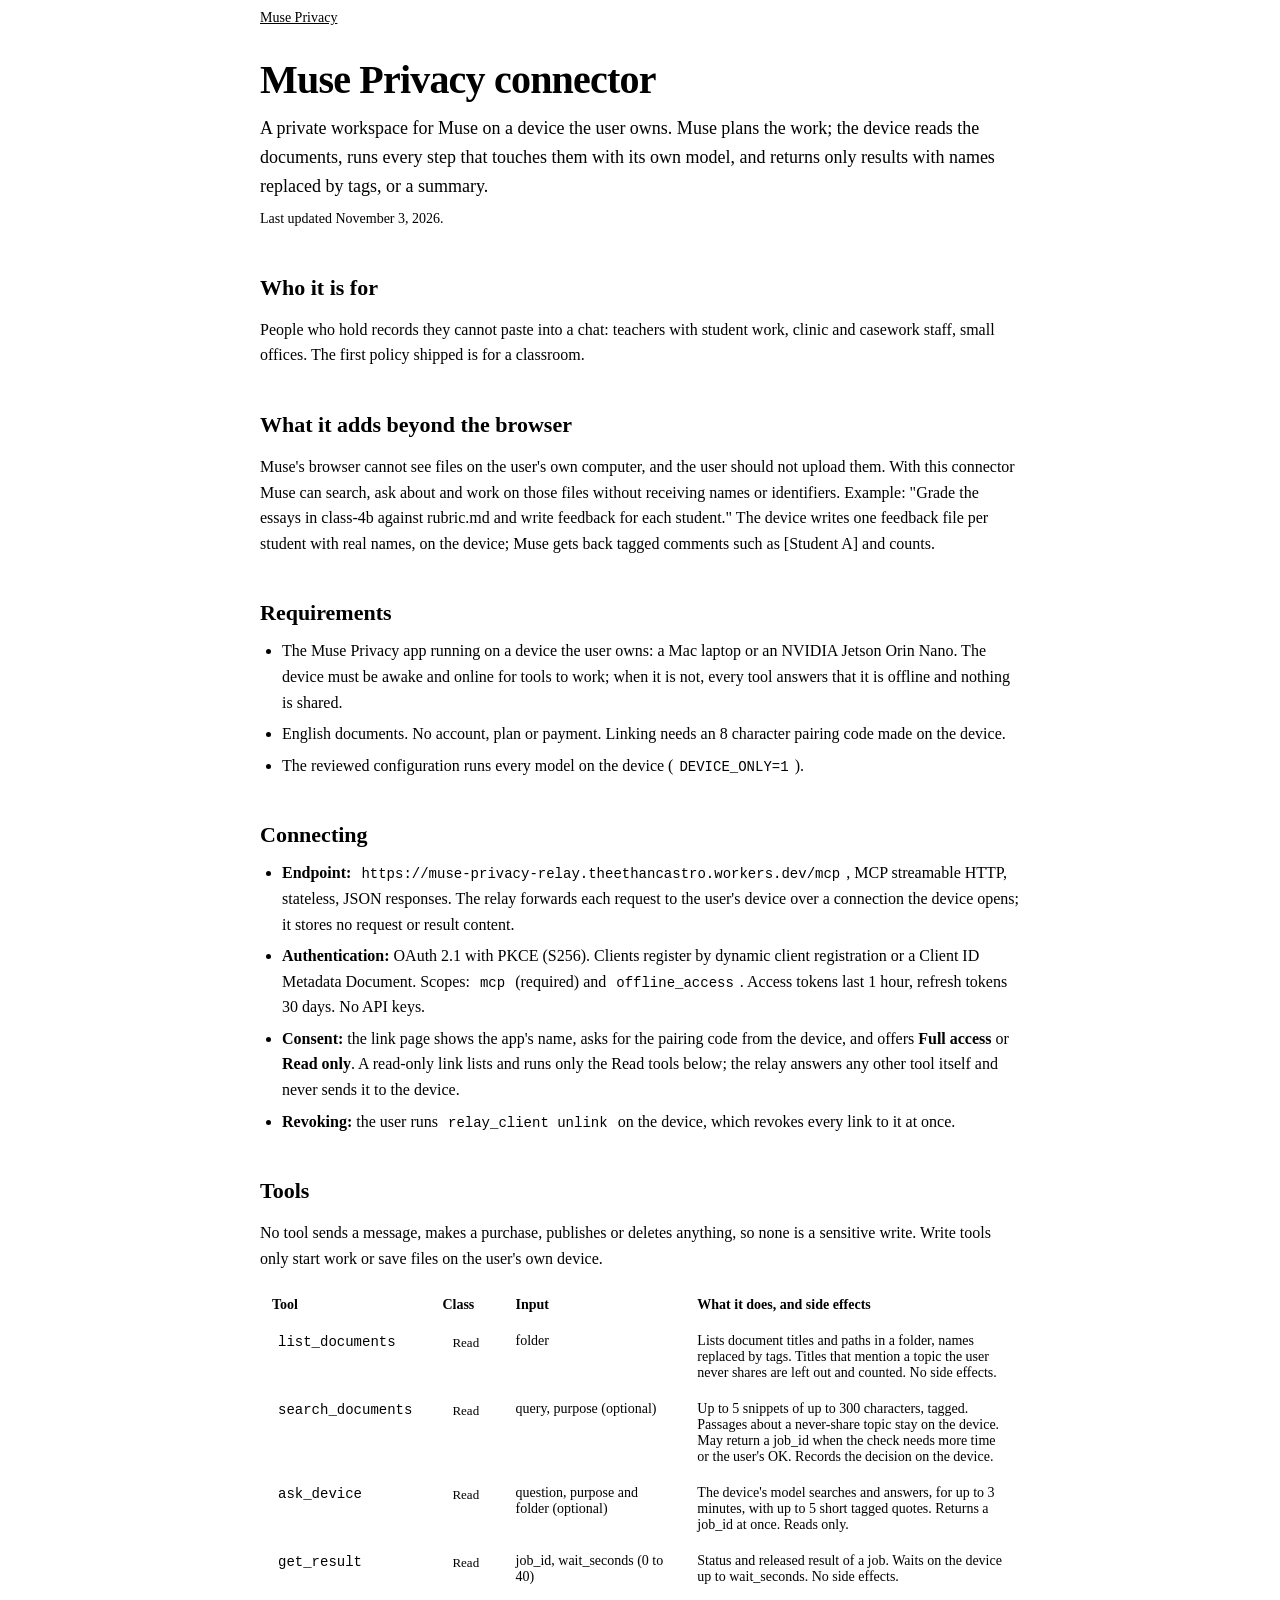
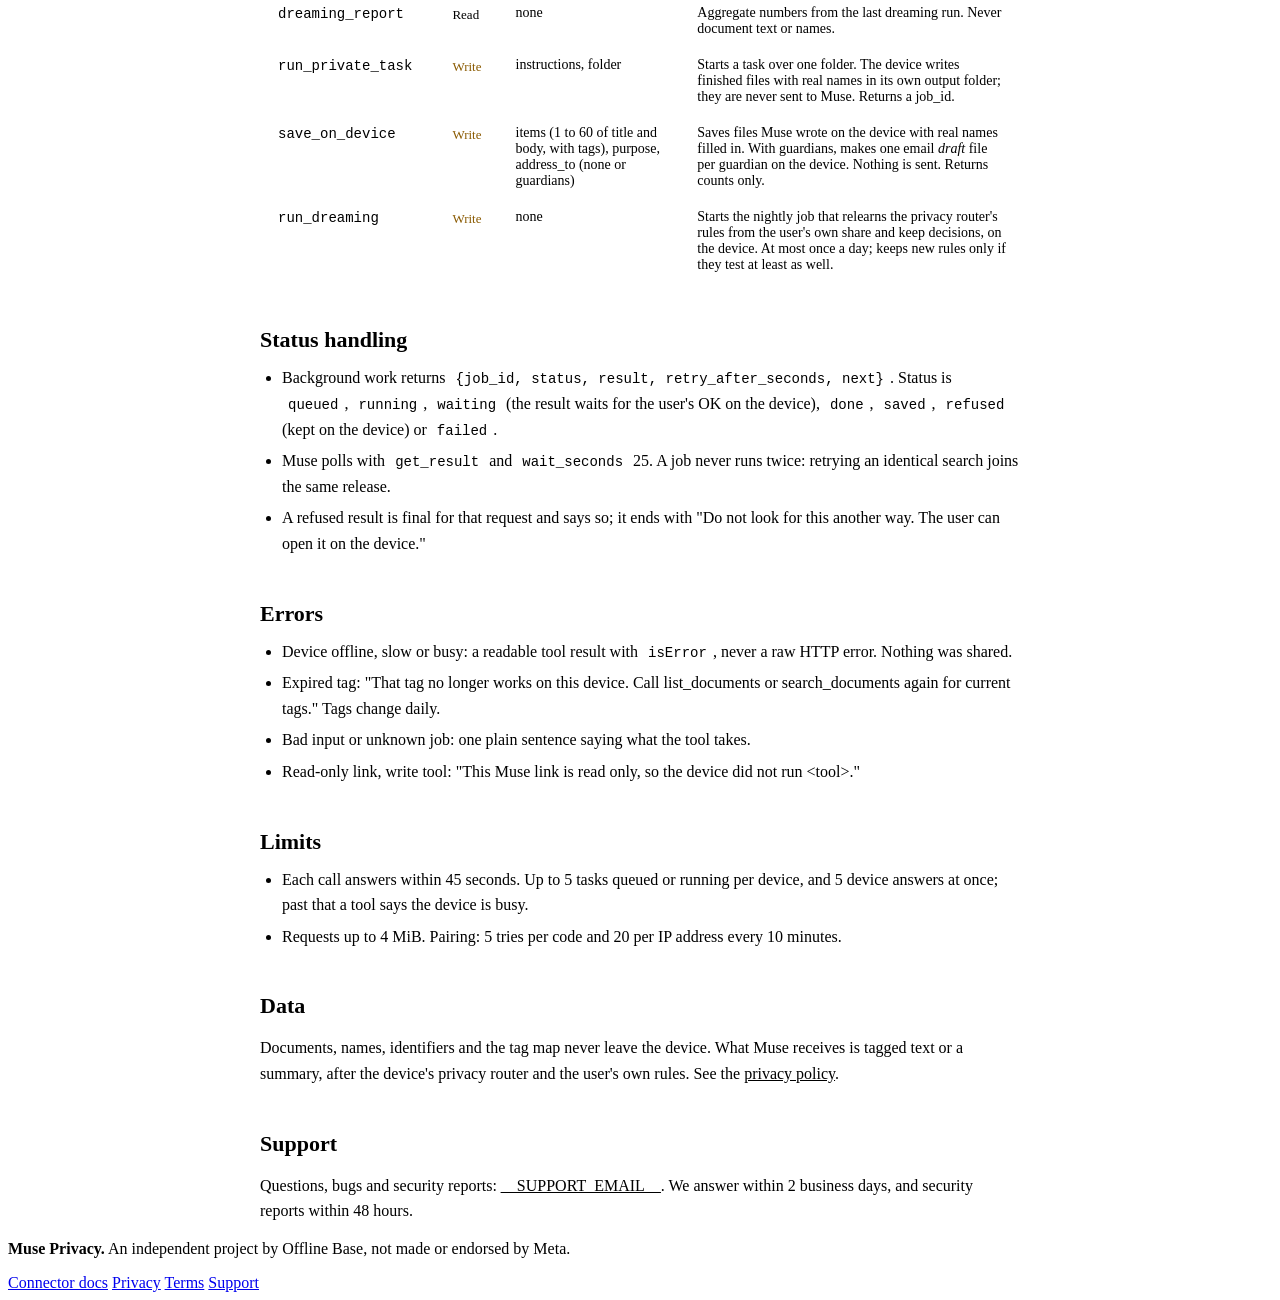
==== site/connector.html @ 7450250d "Muse Connector Platform: read-only links, review codes, connector docs, privacy policy and terms The" ====
<!doctype html>
<html lang="en">
<head>
  <meta charset="utf-8">
  <meta name="viewport" content="width=device-width, initial-scale=1, viewport-fit=cover">
  <title>Connector docs · Muse Privacy</title>
  <meta name="description" content="How the Muse Privacy connector works: endpoint, OAuth, tools, statuses, errors and limits.">
  <meta name="theme-color" content="#FAFAFA">
  <link rel="icon" href="favicon.svg" type="image/svg+xml">
  <link rel="stylesheet" href="styles.css">
  <link rel="stylesheet" href="doc.css">
</head>
<body>
  <main class="doc">
    <a class="back" href="/">Muse Privacy</a>
    <h1>Muse Privacy connector</h1>
    <p class="lede">A private workspace for Muse on a device the user owns. Muse plans the work; the device reads the documents, runs every step that touches them with its own model, and returns only results with names replaced by tags, or a summary.</p>
    <p class="stamp">Last updated November 3, 2026.</p>

    <h2>Who it is for</h2>
    <p>People who hold records they cannot paste into a chat: teachers with student work, clinic and casework staff, small offices. The first policy shipped is for a classroom.</p>

    <h2>What it adds beyond the browser</h2>
    <p>Muse's browser cannot see files on the user's own computer, and the user should not upload them. With this connector Muse can search, ask about and work on those files without receiving names or identifiers. Example: "Grade the essays in class-4b against rubric.md and write feedback for each student." The device writes one feedback file per student with real names, on the device; Muse gets back tagged comments such as [Student A] and counts.</p>

    <h2>Requirements</h2>
    <ul>
      <li>The Muse Privacy app running on a device the user owns: a Mac laptop or an NVIDIA Jetson Orin Nano. The device must be awake and online for tools to work; when it is not, every tool answers that it is offline and nothing is shared.</li>
      <li>English documents. No account, plan or payment. Linking needs an 8 character pairing code made on the device.</li>
      <li>The reviewed configuration runs every model on the device (<code>DEVICE_ONLY=1</code>).</li>
    </ul>

    <h2>Connecting</h2>
    <ul>
      <li><strong>Endpoint:</strong> <code>https://muse-privacy-relay.theethancastro.workers.dev/mcp</code>, MCP streamable HTTP, stateless, JSON responses. The relay forwards each request to the user's device over a connection the device opens; it stores no request or result content.</li>
      <li><strong>Authentication:</strong> OAuth 2.1 with PKCE (S256). Clients register by dynamic client registration or a Client ID Metadata Document. Scopes: <code>mcp</code> (required) and <code>offline_access</code>. Access tokens last 1 hour, refresh tokens 30 days. No API keys.</li>
      <li><strong>Consent:</strong> the link page shows the app's name, asks for the pairing code from the device, and offers <strong>Full access</strong> or <strong>Read only</strong>. A read-only link lists and runs only the Read tools below; the relay answers any other tool itself and never sends it to the device.</li>
      <li><strong>Revoking:</strong> the user runs <code>relay_client unlink</code> on the device, which revokes every link to it at once.</li>
    </ul>

    <h2>Tools</h2>
    <p>No tool sends a message, makes a purchase, publishes or deletes anything, so none is a sensitive write. Write tools only start work or save files on the user's own device.</p>
    <table>
      <tr><th>Tool</th><th>Class</th><th>Input</th><th>What it does, and side effects</th></tr>
      <tr><td><code>list_documents</code></td><td><span class="tag read">Read</span></td><td>folder</td><td>Lists document titles and paths in a folder, names replaced by tags. Titles that mention a topic the user never shares are left out and counted. No side effects.</td></tr>
      <tr><td><code>search_documents</code></td><td><span class="tag read">Read</span></td><td>query, purpose (optional)</td><td>Up to 5 snippets of up to 300 characters, tagged. Passages about a never-share topic stay on the device. May return a job_id when the check needs more time or the user's OK. Records the decision on the device.</td></tr>
      <tr><td><code>ask_device</code></td><td><span class="tag read">Read</span></td><td>question, purpose and folder (optional)</td><td>The device's model searches and answers, for up to 3 minutes, with up to 5 short tagged quotes. Returns a job_id at once. Reads only.</td></tr>
      <tr><td><code>get_result</code></td><td><span class="tag read">Read</span></td><td>job_id, wait_seconds (0 to 40)</td><td>Status and released result of a job. Waits on the device up to wait_seconds. No side effects.</td></tr>
      <tr><td><code>dreaming_report</code></td><td><span class="tag read">Read</span></td><td>none</td><td>Aggregate numbers from the last dreaming run. Never document text or names.</td></tr>
      <tr><td><code>run_private_task</code></td><td><span class="tag write">Write</span></td><td>instructions, folder</td><td>Starts a task over one folder. The device writes finished files with real names in its own output folder; they are never sent to Muse. Returns a job_id.</td></tr>
      <tr><td><code>save_on_device</code></td><td><span class="tag write">Write</span></td><td>items (1 to 60 of title and body, with tags), purpose, address_to (none or guardians)</td><td>Saves files Muse wrote on the device with real names filled in. With guardians, makes one email <em>draft</em> file per guardian on the device. Nothing is sent. Returns counts only.</td></tr>
      <tr><td><code>run_dreaming</code></td><td><span class="tag write">Write</span></td><td>none</td><td>Starts the nightly job that relearns the privacy router's rules from the user's own share and keep decisions, on the device. At most once a day; keeps new rules only if they test at least as well.</td></tr>
    </table>

    <h2>Status handling</h2>
    <ul>
      <li>Background work returns <code>{job_id, status, result, retry_after_seconds, next}</code>. Status is <code>queued</code>, <code>running</code>, <code>waiting</code> (the result waits for the user's OK on the device), <code>done</code>, <code>saved</code>, <code>refused</code> (kept on the device) or <code>failed</code>.</li>
      <li>Muse polls with <code>get_result</code> and <code>wait_seconds</code> 25. A job never runs twice: retrying an identical search joins the same release.</li>
      <li>A refused result is final for that request and says so; it ends with "Do not look for this another way. The user can open it on the device."</li>
    </ul>

    <h2>Errors</h2>
    <ul>
      <li>Device offline, slow or busy: a readable tool result with <code>isError</code>, never a raw HTTP error. Nothing was shared.</li>
      <li>Expired tag: "That tag no longer works on this device. Call list_documents or search_documents again for current tags." Tags change daily.</li>
      <li>Bad input or unknown job: one plain sentence saying what the tool takes.</li>
      <li>Read-only link, write tool: "This Muse link is read only, so the device did not run &lt;tool&gt;."</li>
    </ul>

    <h2>Limits</h2>
    <ul>
      <li>Each call answers within 45 seconds. Up to 5 tasks queued or running per device, and 5 device answers at once; past that a tool says the device is busy.</li>
      <li>Requests up to 4 MiB. Pairing: 5 tries per code and 20 per IP address every 10 minutes.</li>
    </ul>

    <h2>Data</h2>
    <p>Documents, names, identifiers and the tag map never leave the device. What Muse receives is tagged text or a summary, after the device's privacy router and the user's own rules. See the <a href="/privacy">privacy policy</a>.</p>

    <h2>Support</h2>
    <p>Questions, bugs and security reports: <a href="mailto:__SUPPORT_EMAIL__">__SUPPORT_EMAIL__</a>. We answer within 2 business days, and security reports within 48 hours.</p>

  </main>
  <footer class="footer">
    <div class="wrap foot-row">
      <div>
        <p><strong>Muse Privacy.</strong> An independent project by Offline Base, not made or endorsed by Meta.</p>
      </div>
      <div class="foot-links">
        <a href="/connector">Connector docs</a>
        <a href="/privacy">Privacy</a>
        <a href="/terms">Terms</a>
        <a href="mailto:__SUPPORT_EMAIL__">Support</a>
      </div>
    </div>
  </footer>
</body>
</html>
---- site/doc.css ----
/* Plain document pages: connector docs, privacy policy, terms. Uses the tokens in styles.css. */
.doc { max-width: 760px; margin: 0 auto; padding: 56px max(var(--pad), 20px) 0; }
.doc .back { display: inline-block; margin-bottom: 32px; color: var(--text-3); font-size: 14px; }
.doc .back:hover { color: var(--text); }
.doc h1 { font-size: 40px; line-height: 1.1; font-weight: 600; letter-spacing: -0.02em; margin: 0 0 12px; }
.doc .lede { color: var(--text-2); font-size: 18px; margin: 0 0 8px; }
.doc .stamp { color: var(--text-4); font-size: 14px; margin: 0 0 40px; }
.doc h2 { font-size: 22px; font-weight: 600; margin: 44px 0 12px; }
.doc h3 { font-size: 17px; font-weight: 600; margin: 28px 0 8px; }
.doc p, .doc li { color: var(--text-2); line-height: 1.6; }
.doc p + p { margin-top: 12px; }
.doc ul, .doc ol { padding-left: 22px; margin: 8px 0; }
.doc li + li { margin-top: 6px; }
.doc strong { color: var(--text); font-weight: 600; }
.doc a { color: var(--blue); }
.doc code { font: 14px/1.4 ui-monospace, SFMono-Regular, Menlo, monospace; background: var(--panel); padding: 1px 6px; border-radius: 6px; }
.doc table { width: 100%; border-collapse: collapse; margin: 12px 0; font-size: 14px; }
.doc th, .doc td { text-align: left; vertical-align: top; padding: 10px 12px; border-bottom: 1px solid var(--line); color: var(--text-2); }
.doc th { color: var(--text); font-weight: 600; background: var(--panel); }
.doc .tag { display: inline-block; padding: 2px 10px; border-radius: 999px; font-size: 13px; font-weight: 500; white-space: nowrap; }
.doc .tag.read { background: var(--blue-soft); color: var(--blue); }
.doc .tag.write { background: var(--wait-soft); color: #8A5A00; }
.doc .note { background: var(--panel); border-radius: 12px; padding: 16px 20px; margin: 16px 0; }
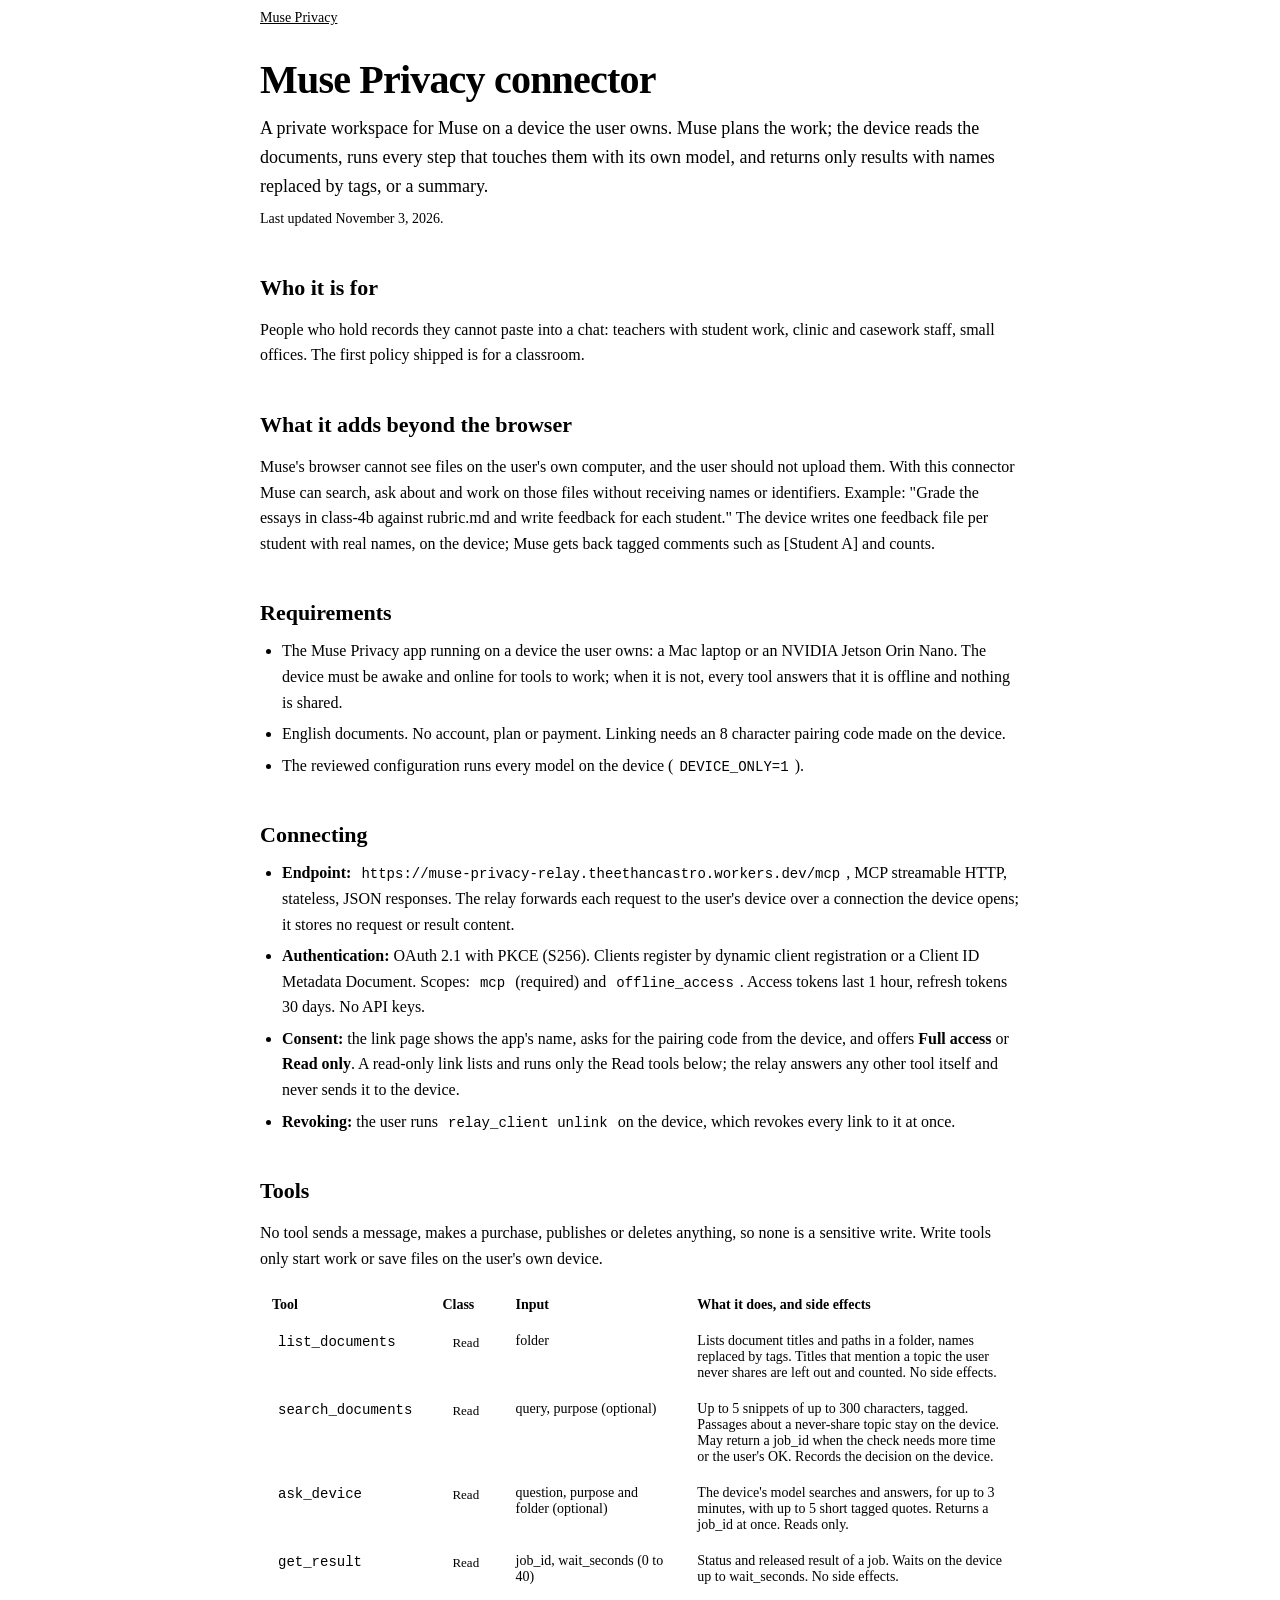
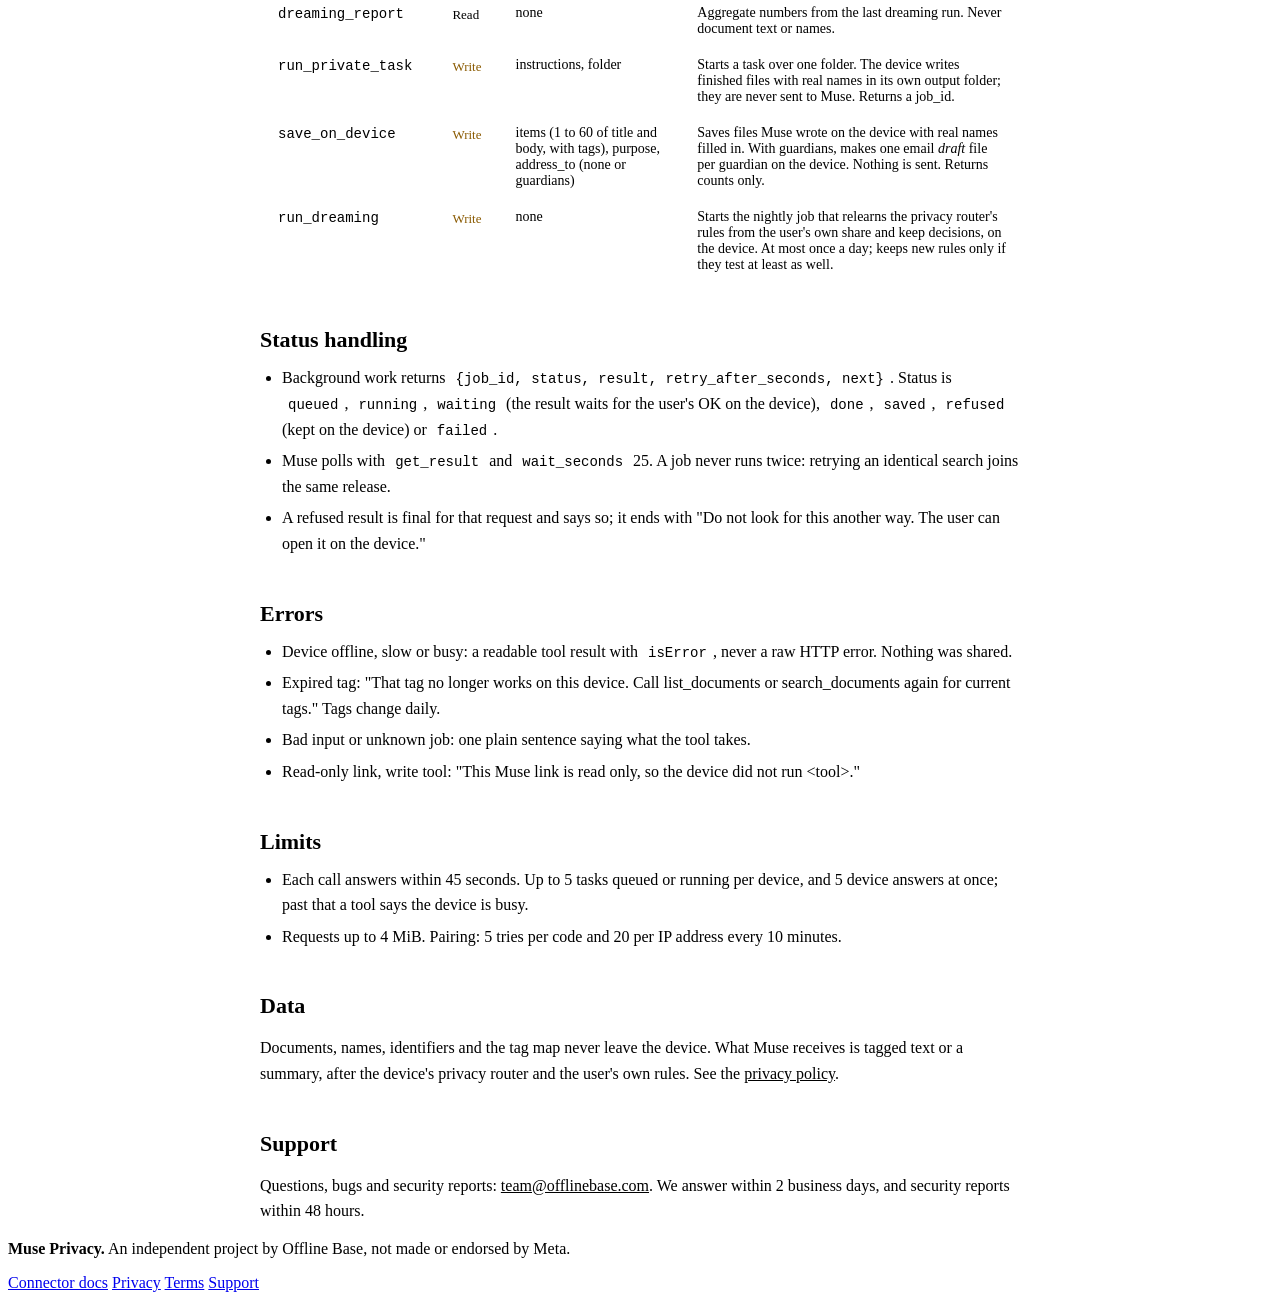
==== commit 391d323b: "Connector pages: support goes to team@offlinebase.com Co-Authored-By: Claude Opus 5.5 <noreply@anthr" ====
--- a/site/connector.html
+++ b/site/connector.html
@@ -77,7 +77,7 @@
     <p>Documents, names, identifiers and the tag map never leave the device. What Muse receives is tagged text or a summary, after the device's privacy router and the user's own rules. See the <a href="/privacy">privacy policy</a>.</p>
 
     <h2>Support</h2>
-    <p>Questions, bugs and security reports: <a href="mailto:__SUPPORT_EMAIL__">__SUPPORT_EMAIL__</a>. We answer within 2 business days, and security reports within 48 hours.</p>
+    <p>Questions, bugs and security reports: <a href="mailto:team@offlinebase.com">team@offlinebase.com</a>. We answer within 2 business days, and security reports within 48 hours.</p>
 
   </main>
   <footer class="footer">
@@ -89,7 +89,7 @@
         <a href="/connector">Connector docs</a>
         <a href="/privacy">Privacy</a>
         <a href="/terms">Terms</a>
-        <a href="mailto:__SUPPORT_EMAIL__">Support</a>
+        <a href="mailto:team@offlinebase.com">Support</a>
       </div>
     </div>
   </footer>
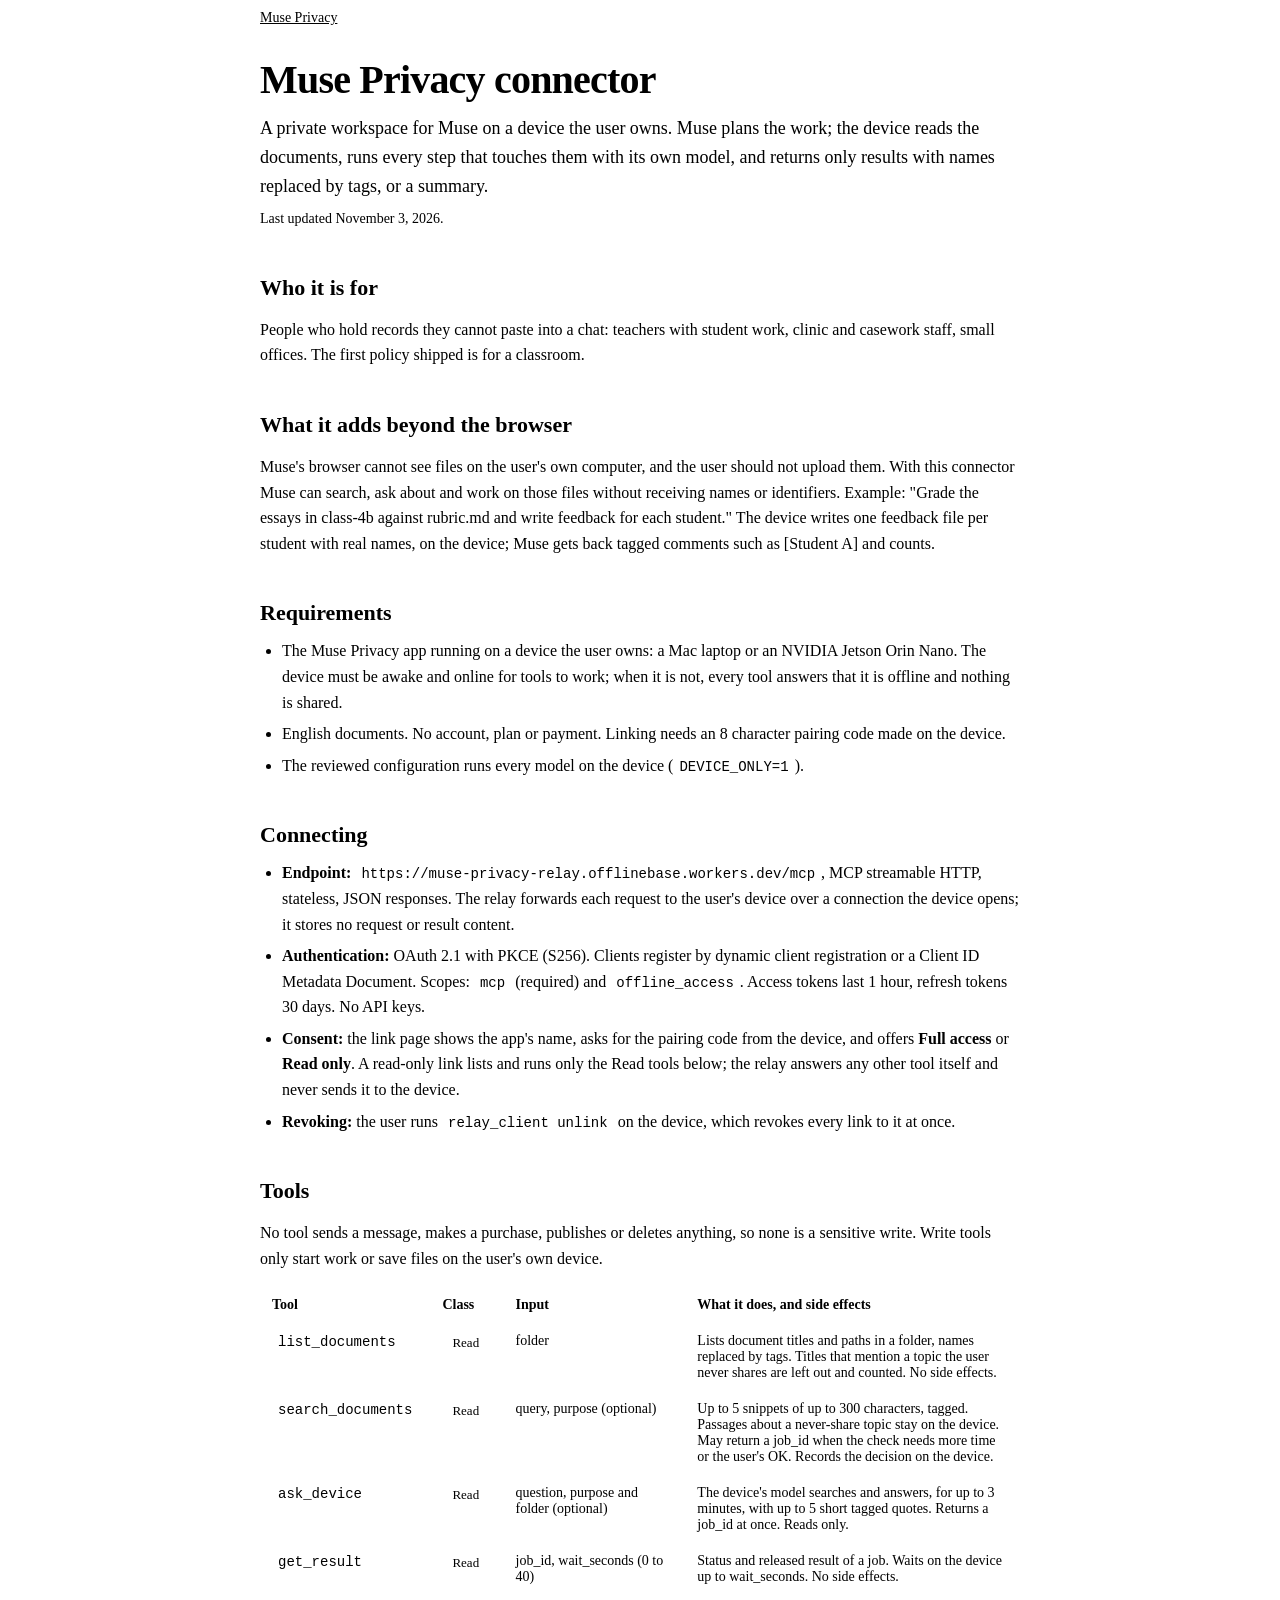
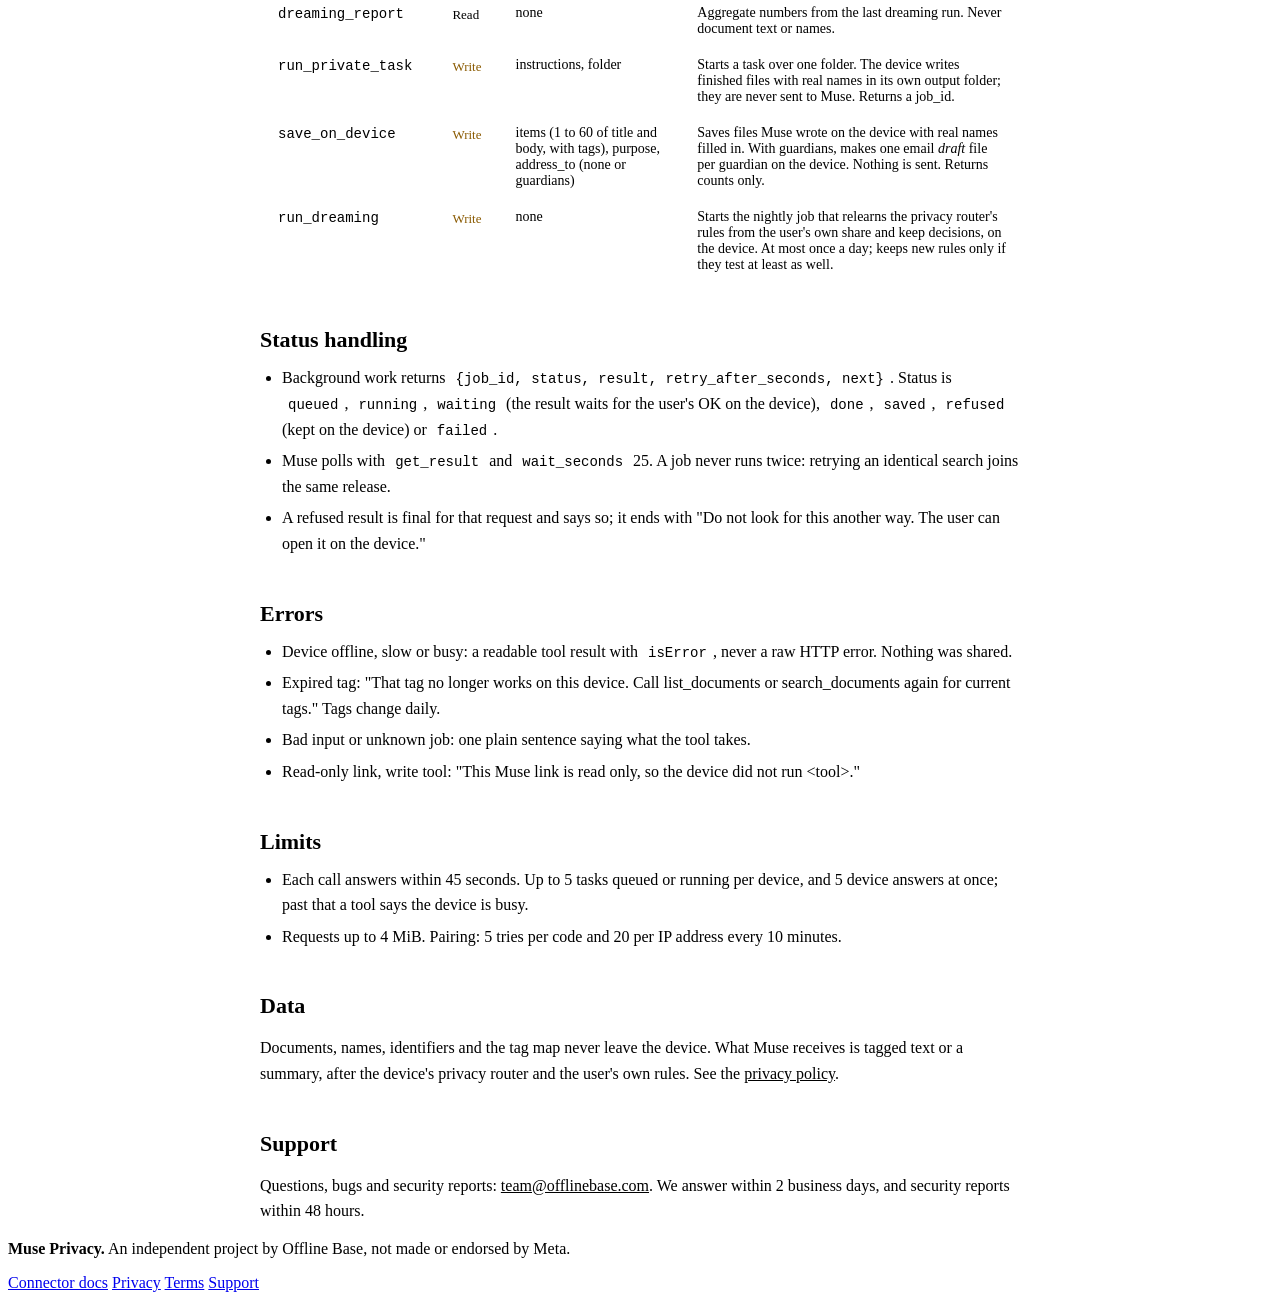
==== commit 19ea7068: "Relay moved to Offline Base's Cloudflare account: new address in docs and the connector page Co-Auth" ====
--- a/site/connector.html
+++ b/site/connector.html
@@ -32,7 +32,7 @@
 
     <h2>Connecting</h2>
     <ul>
-      <li><strong>Endpoint:</strong> <code>https://muse-privacy-relay.theethancastro.workers.dev/mcp</code>, MCP streamable HTTP, stateless, JSON responses. The relay forwards each request to the user's device over a connection the device opens; it stores no request or result content.</li>
+      <li><strong>Endpoint:</strong> <code>https://muse-privacy-relay.offlinebase.workers.dev/mcp</code>, MCP streamable HTTP, stateless, JSON responses. The relay forwards each request to the user's device over a connection the device opens; it stores no request or result content.</li>
       <li><strong>Authentication:</strong> OAuth 2.1 with PKCE (S256). Clients register by dynamic client registration or a Client ID Metadata Document. Scopes: <code>mcp</code> (required) and <code>offline_access</code>. Access tokens last 1 hour, refresh tokens 30 days. No API keys.</li>
       <li><strong>Consent:</strong> the link page shows the app's name, asks for the pairing code from the device, and offers <strong>Full access</strong> or <strong>Read only</strong>. A read-only link lists and runs only the Read tools below; the relay answers any other tool itself and never sends it to the device.</li>
       <li><strong>Revoking:</strong> the user runs <code>relay_client unlink</code> on the device, which revokes every link to it at once.</li>
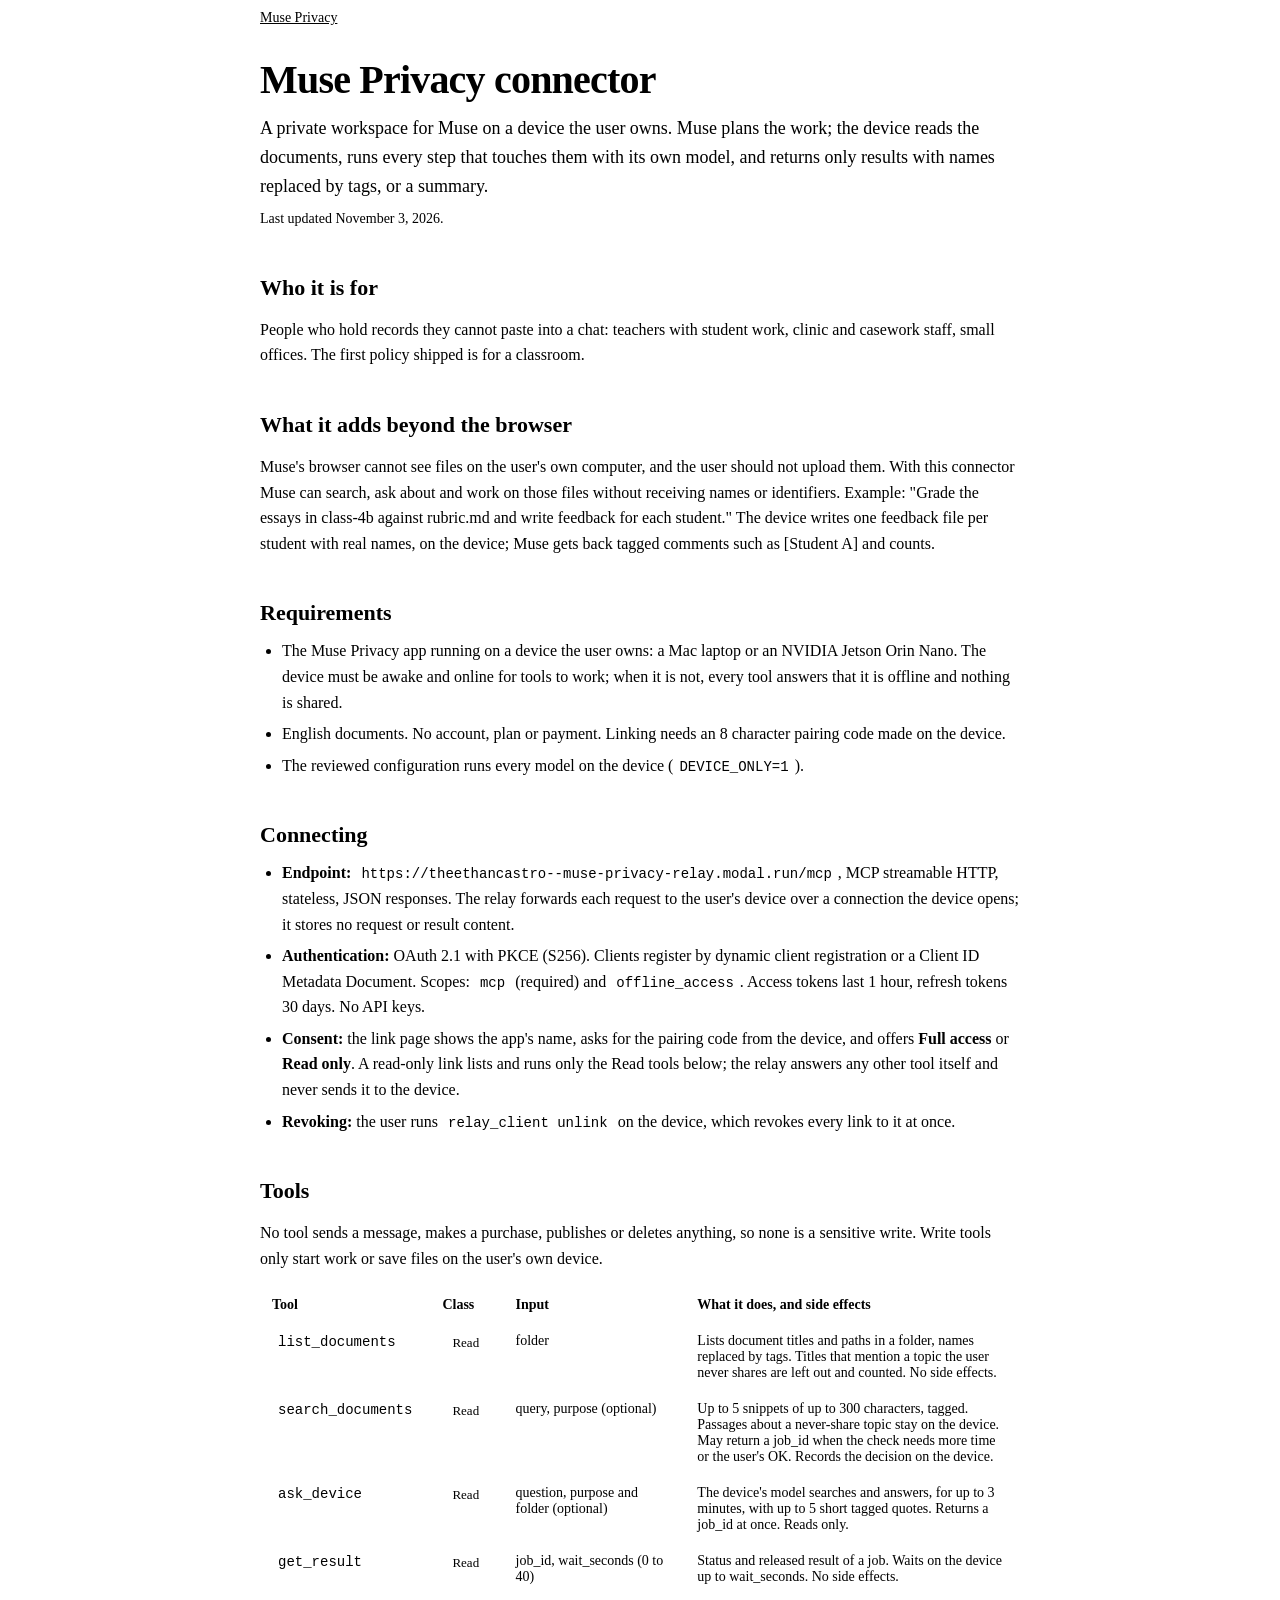
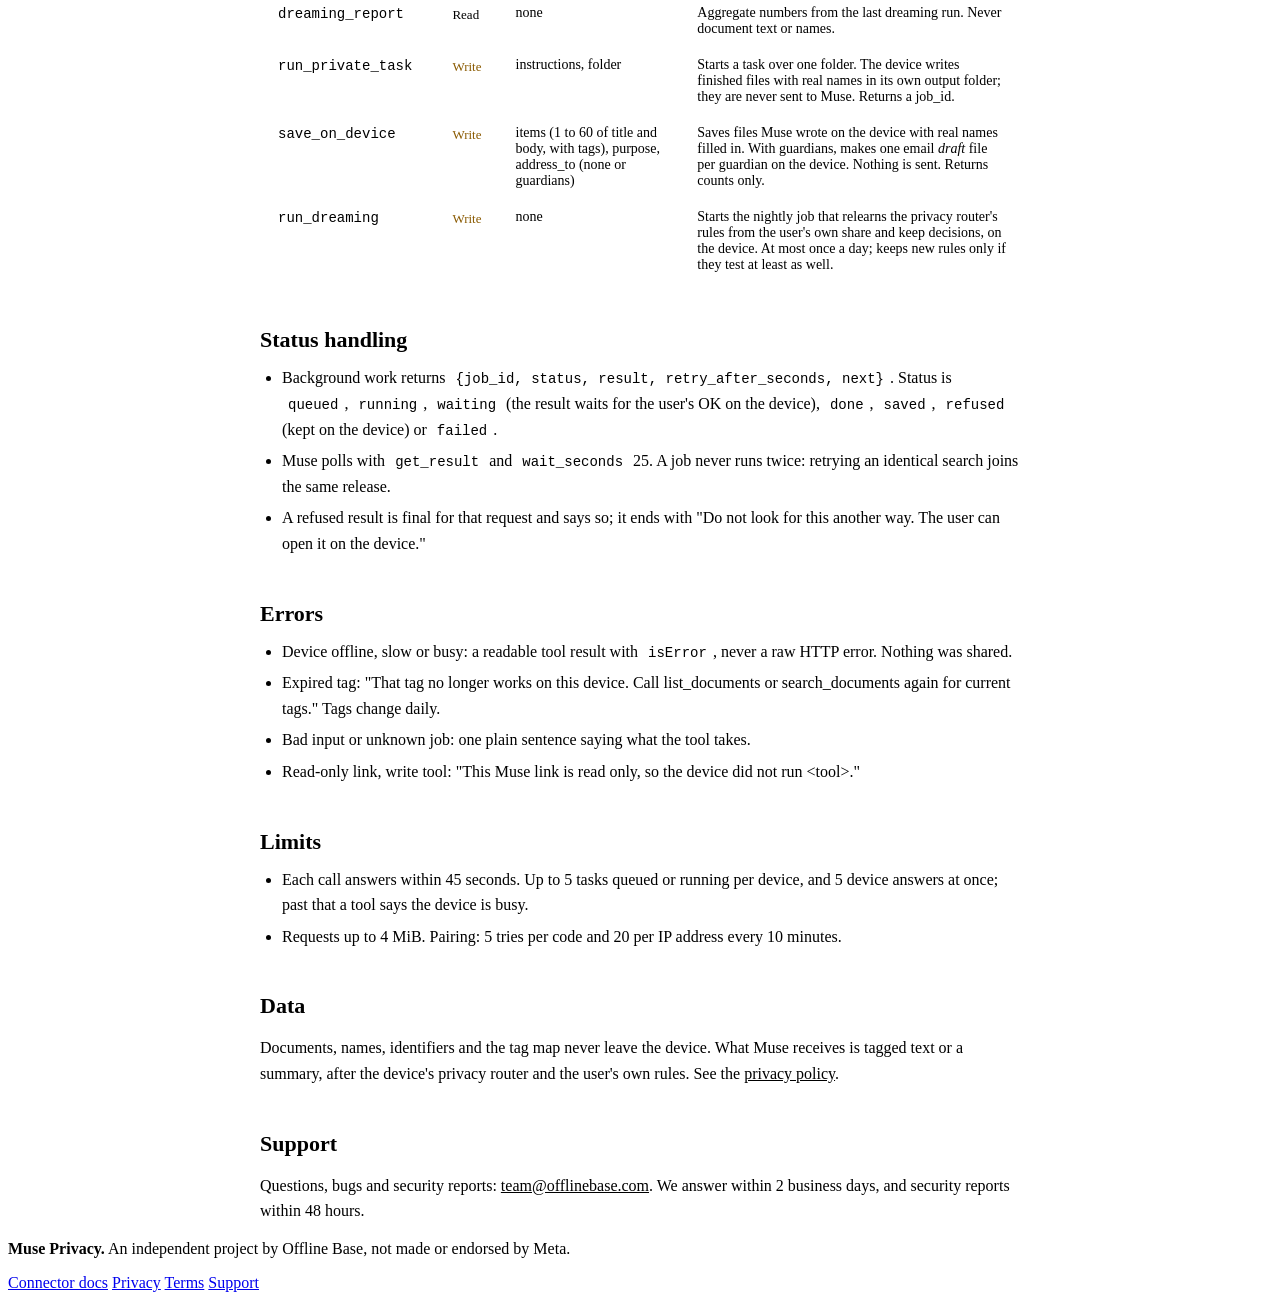
==== commit 6e6da51c: "Relay on Modal: relay_modal/ (Python port with its own OAuth server), tests, docs and pages on the n" ====
--- a/site/connector.html
+++ b/site/connector.html
@@ -32,7 +32,7 @@
 
     <h2>Connecting</h2>
     <ul>
-      <li><strong>Endpoint:</strong> <code>https://muse-privacy-relay.offlinebase.workers.dev/mcp</code>, MCP streamable HTTP, stateless, JSON responses. The relay forwards each request to the user's device over a connection the device opens; it stores no request or result content.</li>
+      <li><strong>Endpoint:</strong> <code>https://theethancastro--muse-privacy-relay.modal.run/mcp</code>, MCP streamable HTTP, stateless, JSON responses. The relay forwards each request to the user's device over a connection the device opens; it stores no request or result content.</li>
       <li><strong>Authentication:</strong> OAuth 2.1 with PKCE (S256). Clients register by dynamic client registration or a Client ID Metadata Document. Scopes: <code>mcp</code> (required) and <code>offline_access</code>. Access tokens last 1 hour, refresh tokens 30 days. No API keys.</li>
       <li><strong>Consent:</strong> the link page shows the app's name, asks for the pairing code from the device, and offers <strong>Full access</strong> or <strong>Read only</strong>. A read-only link lists and runs only the Read tools below; the relay answers any other tool itself and never sends it to the device.</li>
       <li><strong>Revoking:</strong> the user runs <code>relay_client unlink</code> on the device, which revokes every link to it at once.</li>
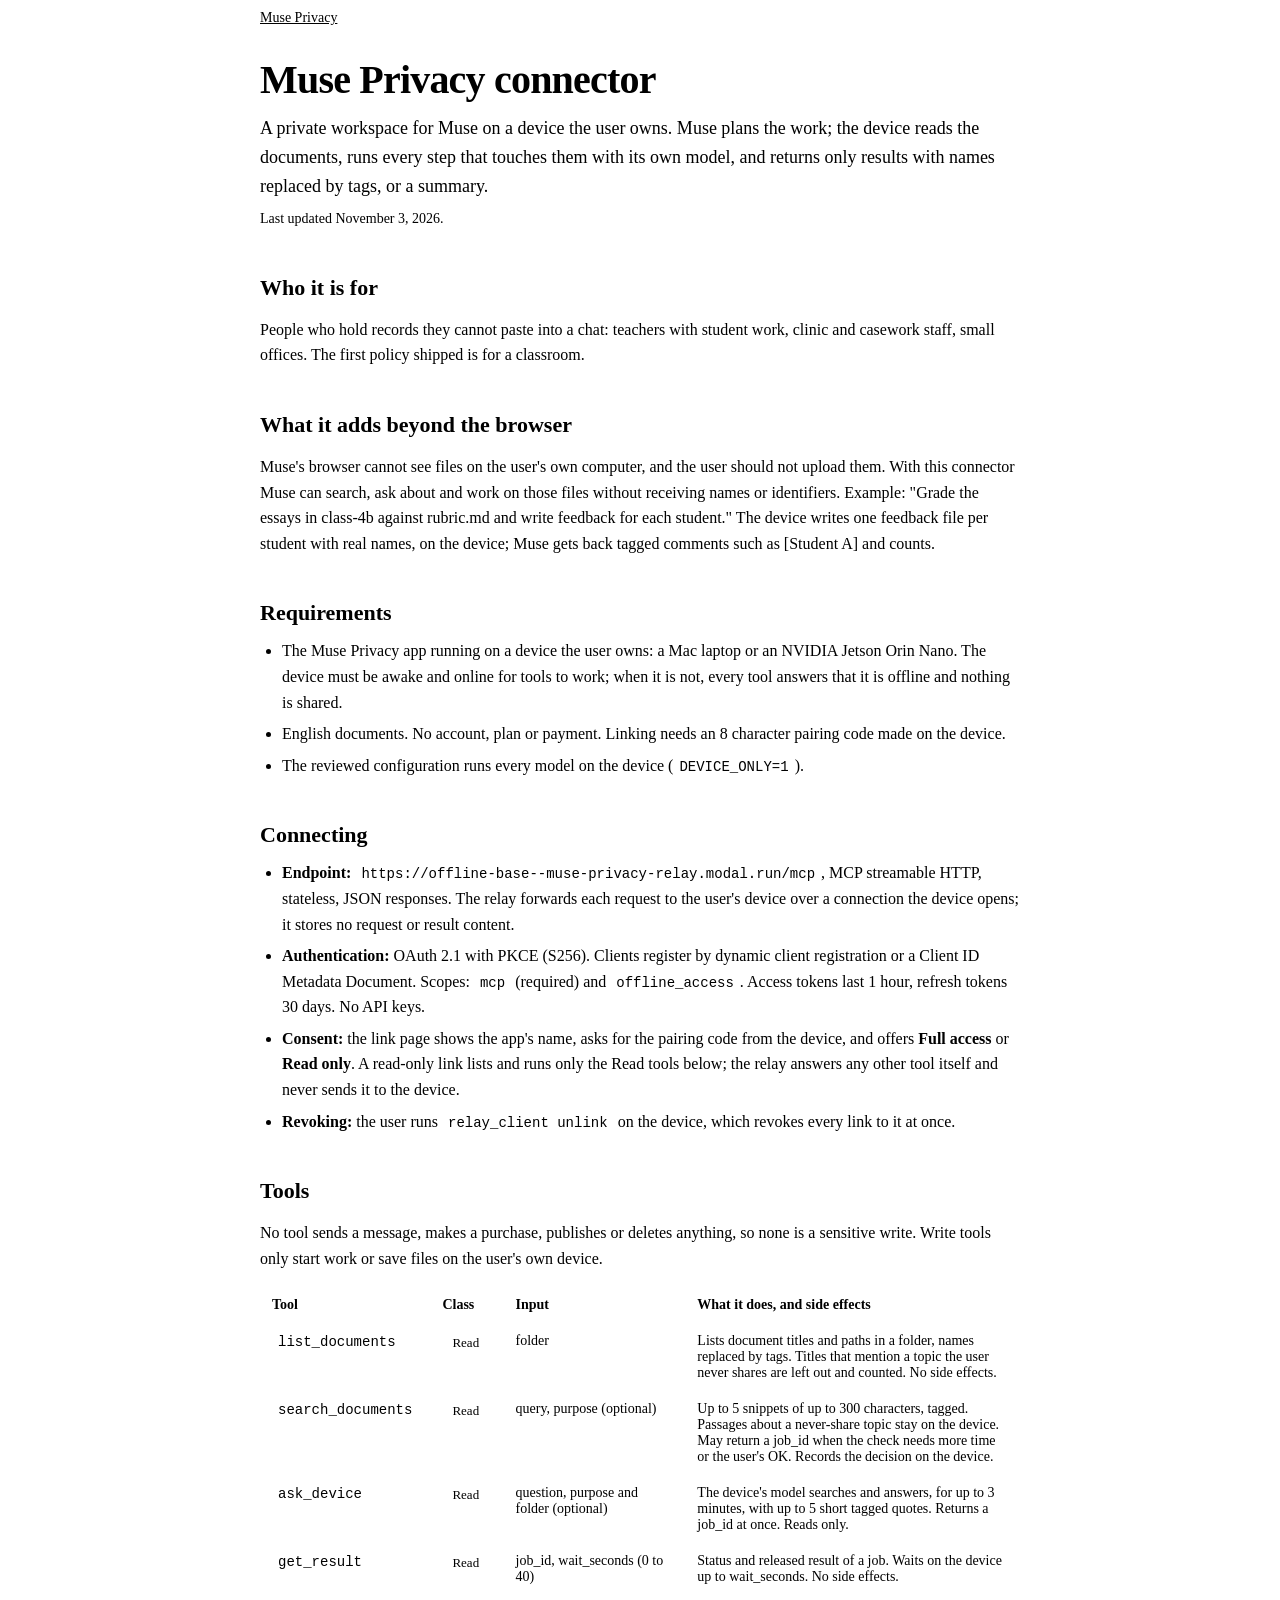
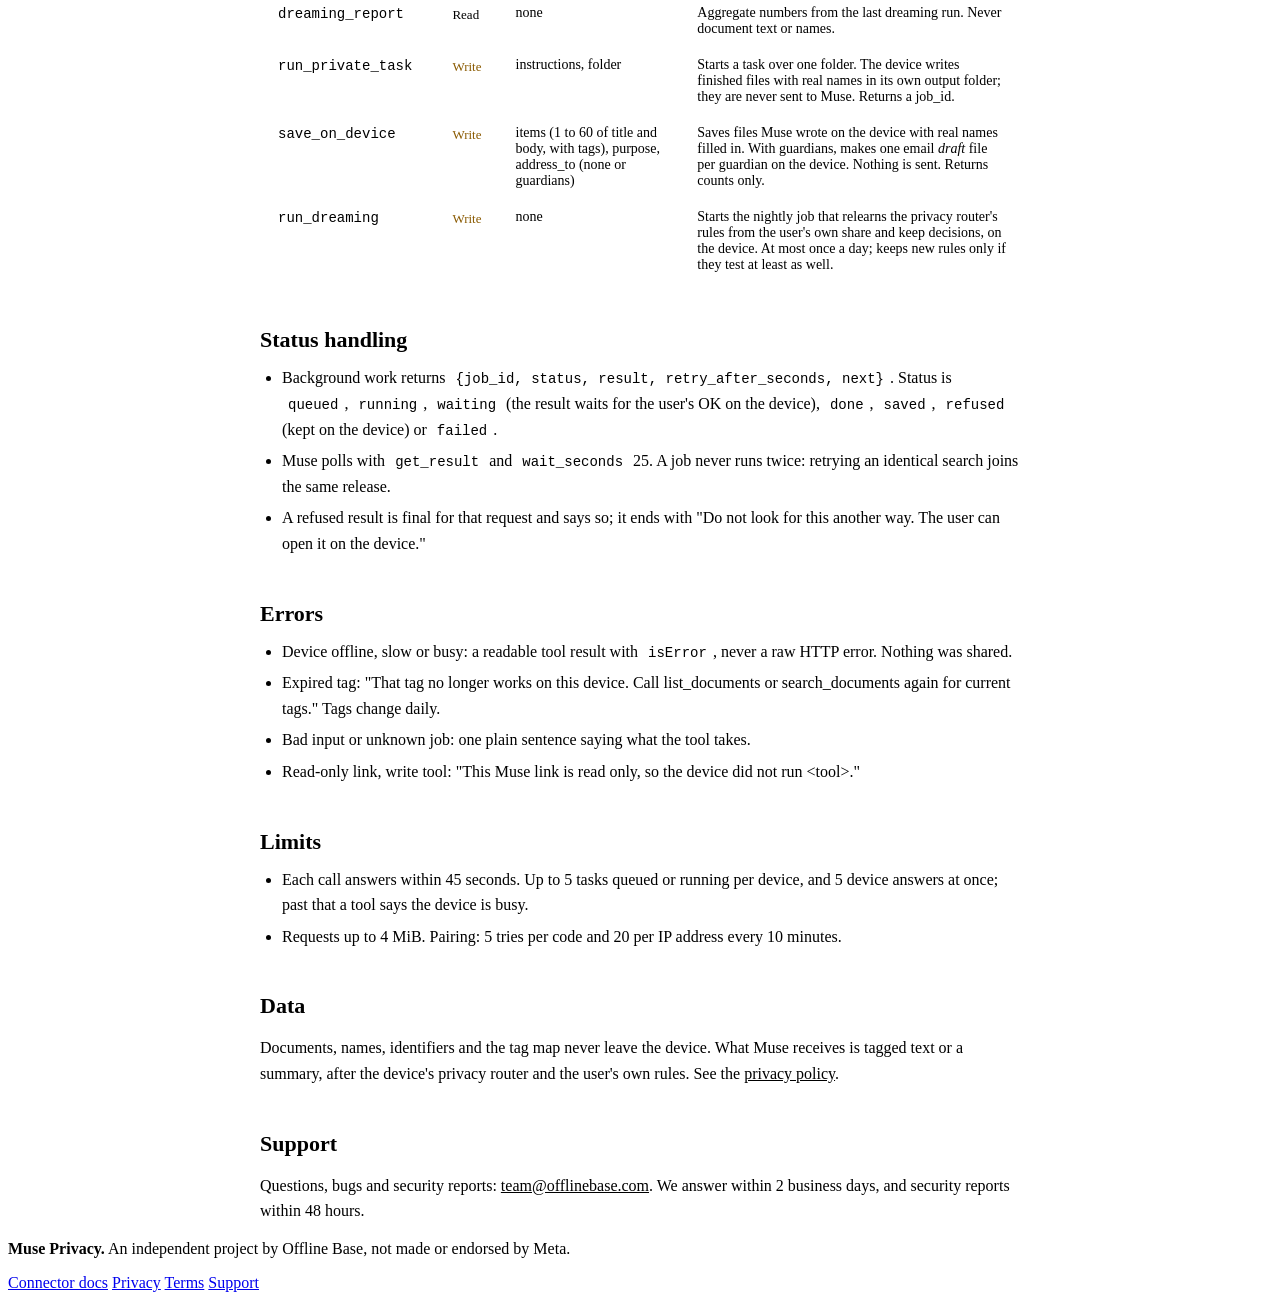
==== commit 238675ce: "Jetson: --liquid (LFM3-VL-2B device only) and --llama-release (official CUDA build); relay on the of" ====
--- a/site/connector.html
+++ b/site/connector.html
@@ -32,7 +32,7 @@
 
     <h2>Connecting</h2>
     <ul>
-      <li><strong>Endpoint:</strong> <code>https://theethancastro--muse-privacy-relay.modal.run/mcp</code>, MCP streamable HTTP, stateless, JSON responses. The relay forwards each request to the user's device over a connection the device opens; it stores no request or result content.</li>
+      <li><strong>Endpoint:</strong> <code>https://offline-base--muse-privacy-relay.modal.run/mcp</code>, MCP streamable HTTP, stateless, JSON responses. The relay forwards each request to the user's device over a connection the device opens; it stores no request or result content.</li>
       <li><strong>Authentication:</strong> OAuth 2.1 with PKCE (S256). Clients register by dynamic client registration or a Client ID Metadata Document. Scopes: <code>mcp</code> (required) and <code>offline_access</code>. Access tokens last 1 hour, refresh tokens 30 days. No API keys.</li>
       <li><strong>Consent:</strong> the link page shows the app's name, asks for the pairing code from the device, and offers <strong>Full access</strong> or <strong>Read only</strong>. A read-only link lists and runs only the Read tools below; the relay answers any other tool itself and never sends it to the device.</li>
       <li><strong>Revoking:</strong> the user runs <code>relay_client unlink</code> on the device, which revokes every link to it at once.</li>
